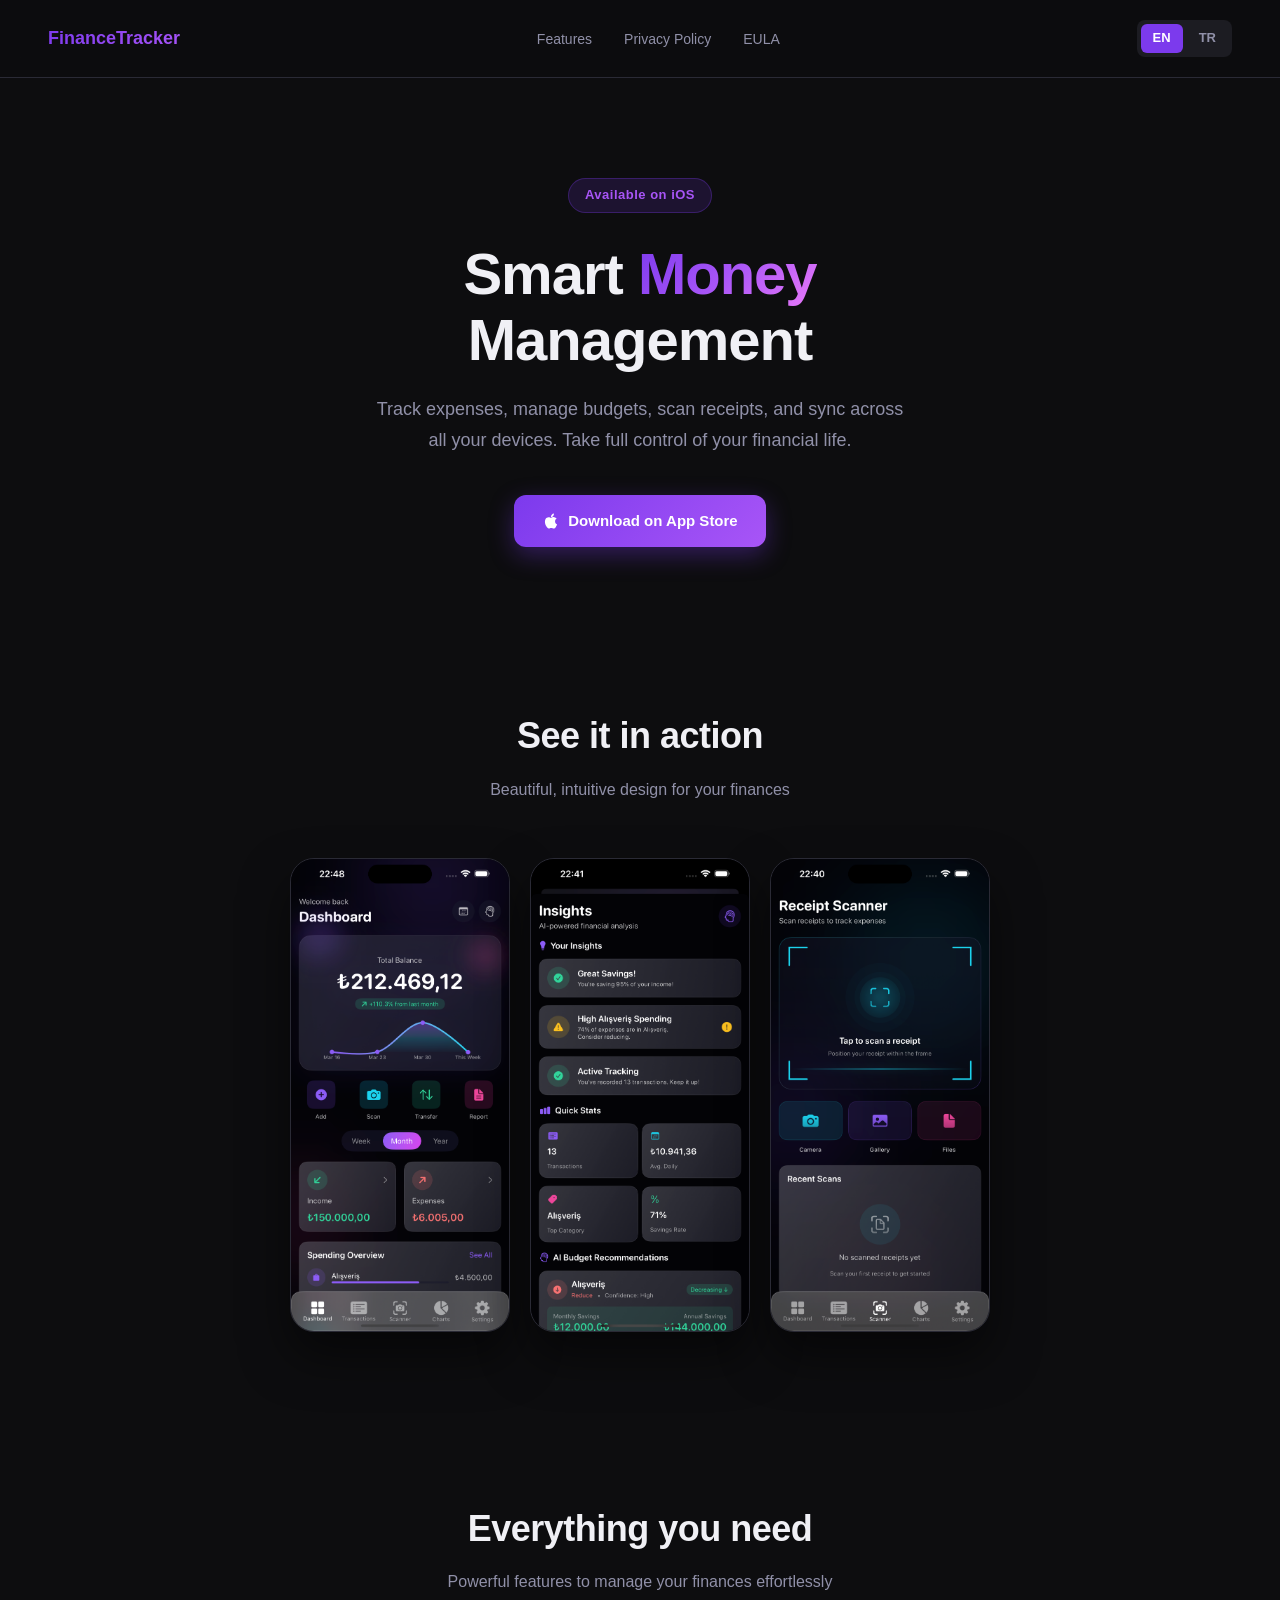
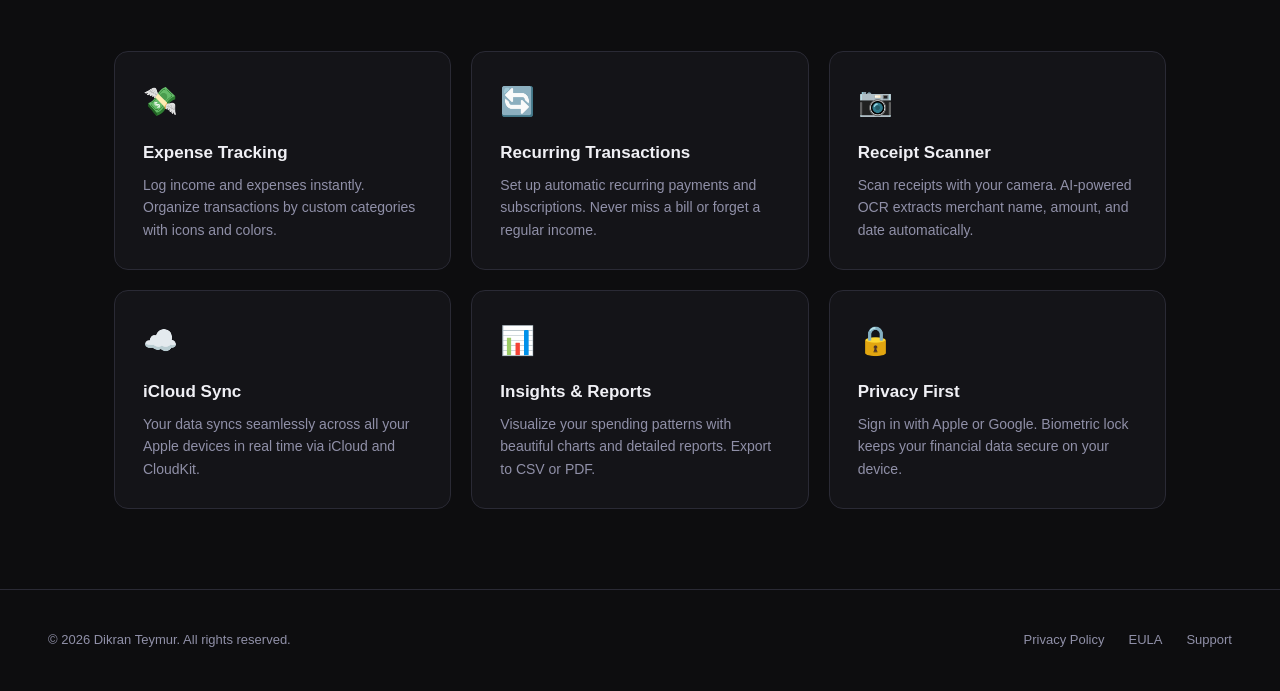
==== en/index.html @ b3244af1 "fix image src" ====
<!DOCTYPE html>
<html lang="en">
<head>
  <meta charset="UTF-8" />
  <meta name="viewport" content="width=device-width, initial-scale=1.0" />
  <title>FinanceTracker – Smart Money Management</title>
  <meta name="description" content="Track your expenses, manage budgets, and take control of your financial life with FinanceTracker." />
  <link rel="stylesheet" href="../styles.css" />
</head>
<body>

<nav>
  <a href="index.html" class="nav-logo">FinanceTracker</a>
  <ul class="nav-links">
    <li><a href="#features">Features</a></li>
    <li><a href="privacy-policy.html">Privacy Policy</a></li>
    <li><a href="eula.html">EULA</a></li>
  </ul>
  <div class="lang-toggle">
    <a href="../en/index.html" class="lang-btn active">EN</a>
    <a href="../tr/index.html" class="lang-btn">TR</a>
  </div>
</nav>

<section class="hero">
  <div class="hero-badge">Available on iOS</div>
  <h1>Smart <span>Money</span><br>Management</h1>
  <p>Track expenses, manage budgets, scan receipts, and sync across all your devices. Take full control of your financial life.</p>
  <div class="hero-actions">
    <a href="#" class="btn-primary">
      <svg width="18" height="18" viewBox="0 0 24 24" fill="currentColor"><path d="M18.71 19.5c-.83 1.24-1.71 2.45-3.05 2.47-1.34.03-1.77-.79-3.29-.79-1.53 0-2 .77-3.27.82-1.31.05-2.3-1.32-3.14-2.53C4.25 17 2.94 12.45 4.7 9.39c.87-1.52 2.43-2.48 4.12-2.51 1.28-.02 2.5.87 3.29.87.78 0 2.26-1.07 3.8-.91.65.03 2.47.26 3.64 1.98-.09.06-2.17 1.28-2.15 3.81.03 3.02 2.65 4.03 2.68 4.04-.03.07-.42 1.44-1.38 2.83M13 3.5c.73-.83 1.94-1.46 2.94-1.5.13 1.17-.34 2.35-1.04 3.19-.69.85-1.83 1.51-2.95 1.42-.15-1.15.41-2.35 1.05-3.11z"/></svg>
      Download on App Store
    </a>
  </div>
</section>

<section class="screenshots">
  <h2 class="section-title">See it in action</h2>
  <p class="section-sub">Beautiful, intuitive design for your finances</p>
  <div class="screenshots-scroll">
    <div class="screenshot-item">
      <img src="../images/screenshot1.png" alt="Dashboard" />
    </div>
    <div class="screenshot-item">
      <img src="../images/screenshot2.png" alt="Insights" />
    </div>
    <div class="screenshot-item">
      <img src="../images/screenshot3.png" alt="Scanner" />
    </div>
  </div>
</section>

<section class="features" id="features">
  <h2 class="section-title">Everything you need</h2>
  <p class="section-sub">Powerful features to manage your finances effortlessly</p>
  <div class="features-grid">
    <div class="feature-card">
      <div class="feature-icon">💸</div>
      <h3>Expense Tracking</h3>
      <p>Log income and expenses instantly. Organize transactions by custom categories with icons and colors.</p>
    </div>
    <div class="feature-card">
      <div class="feature-icon">🔄</div>
      <h3>Recurring Transactions</h3>
      <p>Set up automatic recurring payments and subscriptions. Never miss a bill or forget a regular income.</p>
    </div>
    <div class="feature-card">
      <div class="feature-icon">📷</div>
      <h3>Receipt Scanner</h3>
      <p>Scan receipts with your camera. AI-powered OCR extracts merchant name, amount, and date automatically.</p>
    </div>
    <div class="feature-card">
      <div class="feature-icon">☁️</div>
      <h3>iCloud Sync</h3>
      <p>Your data syncs seamlessly across all your Apple devices in real time via iCloud and CloudKit.</p>
    </div>
    <div class="feature-card">
      <div class="feature-icon">📊</div>
      <h3>Insights & Reports</h3>
      <p>Visualize your spending patterns with beautiful charts and detailed reports. Export to CSV or PDF.</p>
    </div>
    <div class="feature-card">
      <div class="feature-icon">🔒</div>
      <h3>Privacy First</h3>
      <p>Sign in with Apple or Google. Biometric lock keeps your financial data secure on your device.</p>
    </div>
  </div>
</section>

<footer>
  <p>© 2026 Dikran Teymur. All rights reserved.</p>
  <div class="footer-links">
    <a href="privacy-policy.html">Privacy Policy</a>
    <a href="eula.html">EULA</a>
    <a href="mailto:support@financetracker.app">Support</a>
  </div>
</footer>

</body>
</html>
---- styles.css ----
* {
  margin: 0;
  padding: 0;
  box-sizing: border-box;
}

:root {
  --bg: #0d0d0f;
  --bg2: #141418;
  --bg3: #1c1c22;
  --accent: #7c3aed;
  --accent2: #a855f7;
  --text: #f0f0f5;
  --text2: #9090a8;
  --border: #2a2a35;
  --radius: 14px;
}

body {
  background: var(--bg);
  color: var(--text);
  font-family: -apple-system, BlinkMacSystemFont, "SF Pro Display", "Segoe UI", sans-serif;
  line-height: 1.6;
  min-height: 100vh;
}

a {
  color: var(--accent2);
  text-decoration: none;
}
a:hover {
  text-decoration: underline;
}

/* NAV */
nav {
  display: flex;
  align-items: center;
  justify-content: space-between;
  padding: 20px 48px;
  border-bottom: 1px solid var(--border);
  position: sticky;
  top: 0;
  background: rgba(13,13,15,0.85);
  backdrop-filter: blur(12px);
  z-index: 100;
}

.nav-logo {
  font-size: 18px;
  font-weight: 700;
  background: linear-gradient(135deg, var(--accent), var(--accent2));
  -webkit-background-clip: text;
  -webkit-text-fill-color: transparent;
}

.nav-links {
  display: flex;
  gap: 32px;
  list-style: none;
}

.nav-links a {
  color: var(--text2);
  font-size: 14px;
  font-weight: 500;
  transition: color 0.2s;
}
.nav-links a:hover {
  color: var(--text);
  text-decoration: none;
}

/* LANG TOGGLE */
.lang-toggle {
  display: flex;
  gap: 4px;
  background: var(--bg3);
  border-radius: 8px;
  padding: 4px;
}

.lang-btn {
  border: none;
  background: transparent;
  color: var(--text2);
  font-size: 13px;
  font-weight: 600;
  padding: 4px 12px;
  border-radius: 6px;
  cursor: pointer;
  transition: all 0.2s;
}
.lang-btn.active {
  background: var(--accent);
  color: #fff;
}

/* HERO */
.hero {
  text-align: center;
  padding: 100px 24px 80px;
  max-width: 760px;
  margin: 0 auto;
}

.hero-badge {
  display: inline-block;
  background: rgba(124,58,237,0.15);
  border: 1px solid rgba(124,58,237,0.3);
  color: var(--accent2);
  font-size: 13px;
  font-weight: 600;
  padding: 6px 16px;
  border-radius: 100px;
  margin-bottom: 28px;
  letter-spacing: 0.5px;
}

.hero h1 {
  font-size: clamp(36px, 6vw, 58px);
  font-weight: 800;
  line-height: 1.15;
  margin-bottom: 20px;
  letter-spacing: -1px;
}

.hero h1 span {
  background: linear-gradient(135deg, var(--accent), var(--accent2), #e879f9);
  -webkit-background-clip: text;
  -webkit-text-fill-color: transparent;
}

.hero p {
  font-size: 18px;
  color: var(--text2);
  max-width: 540px;
  margin: 0 auto 40px;
  line-height: 1.7;
}

.hero-actions {
  display: flex;
  gap: 16px;
  justify-content: center;
  flex-wrap: wrap;
}

.btn-primary {
  display: inline-flex;
  align-items: center;
  gap: 8px;
  background: linear-gradient(135deg, var(--accent), var(--accent2));
  color: #fff;
  padding: 14px 28px;
  border-radius: 12px;
  font-weight: 600;
  font-size: 15px;
  transition: opacity 0.2s, transform 0.2s;
  box-shadow: 0 8px 24px rgba(124,58,237,0.35);
}
.btn-primary:hover {
  opacity: 0.9;
  transform: translateY(-1px);
  text-decoration: none;
}

.btn-secondary {
  display: inline-flex;
  align-items: center;
  gap: 8px;
  background: var(--bg3);
  color: var(--text);
  padding: 14px 28px;
  border-radius: 12px;
  font-weight: 600;
  font-size: 15px;
  border: 1px solid var(--border);
  transition: background 0.2s, transform 0.2s;
}
.btn-secondary:hover {
  background: var(--bg2);
  transform: translateY(-1px);
  text-decoration: none;
}

/* FEATURES */
.features {
  padding: 80px 24px;
  max-width: 1100px;
  margin: 0 auto;
}

.section-title {
  text-align: center;
  font-size: clamp(24px, 4vw, 36px);
  font-weight: 700;
  margin-bottom: 12px;
  letter-spacing: -0.5px;
}

.section-sub {
  text-align: center;
  color: var(--text2);
  font-size: 16px;
  margin-bottom: 56px;
}

.features-grid {
  display: grid;
  grid-template-columns: repeat(auto-fit, minmax(280px, 1fr));
  gap: 20px;
}

.feature-card {
  background: var(--bg2);
  border: 1px solid var(--border);
  border-radius: var(--radius);
  padding: 28px;
  transition: border-color 0.2s, transform 0.2s;
}
.feature-card:hover {
  border-color: rgba(124,58,237,0.4);
  transform: translateY(-2px);
}

.feature-icon {
  font-size: 28px;
  margin-bottom: 14px;
}

.feature-card h3 {
  font-size: 17px;
  font-weight: 600;
  margin-bottom: 8px;
}

.feature-card p {
  color: var(--text2);
  font-size: 14px;
  line-height: 1.6;
}

/* LEGAL PAGE */
.legal-container {
  max-width: 800px;
  margin: 0 auto;
  padding: 60px 24px 100px;
}

.legal-header {
  margin-bottom: 48px;
}

.legal-header h1 {
  font-size: clamp(28px, 4vw, 40px);
  font-weight: 800;
  margin-bottom: 10px;
  letter-spacing: -0.5px;
}

.legal-header .updated {
  color: var(--text2);
  font-size: 14px;
}

.legal-content {
  display: none;
}
.legal-content.active {
  display: block;
}

.legal-content h2 {
  font-size: 20px;
  font-weight: 700;
  margin: 40px 0 12px;
  color: var(--text);
}

.legal-content h2:first-child {
  margin-top: 0;
}

.legal-content p {
  color: var(--text2);
  font-size: 15px;
  line-height: 1.8;
  margin-bottom: 14px;
}

.legal-content ul {
  color: var(--text2);
  font-size: 15px;
  line-height: 1.8;
  padding-left: 20px;
  margin-bottom: 14px;
}

.legal-content ul li {
  margin-bottom: 6px;
}

.legal-content strong {
  color: var(--text);
}

.legal-content a {
  color: var(--accent2);
}

/* SCREENSHOTS */
.screenshots {
  padding: 80px 24px;
  max-width: 1100px;
  margin: 0 auto;
  overflow: hidden;
}

.screenshots-scroll {
  display: flex;
  gap: 20px;
  justify-content: center;
  flex-wrap: wrap;
}

.screenshot-item {
  flex: 0 0 auto;
  width: 220px;
}

.screenshot-item img {
  width: 100%;
  border-radius: 24px;
  border: 1px solid var(--border);
  box-shadow: 0 24px 48px rgba(0,0,0,0.5);
  transition: transform 0.3s, box-shadow 0.3s;
}

.screenshot-item img:hover {
  transform: translateY(-6px) scale(1.02);
  box-shadow: 0 32px 64px rgba(0,0,0,0.6);
}

/* FOOTER */
footer {
  border-top: 1px solid var(--border);
  padding: 40px 48px;
  display: flex;
  justify-content: space-between;
  align-items: center;
  flex-wrap: wrap;
  gap: 16px;
}

footer p {
  color: var(--text2);
  font-size: 13px;
}

.footer-links {
  display: flex;
  gap: 24px;
}

.footer-links a {
  color: var(--text2);
  font-size: 13px;
  transition: color 0.2s;
}
.footer-links a:hover {
  color: var(--text);
  text-decoration: none;
}

@media (max-width: 600px) {
  nav { padding: 16px 20px; }
  .nav-links { display: none; }
  footer { padding: 32px 20px; flex-direction: column; text-align: center; }
  .footer-links { justify-content: center; }
}
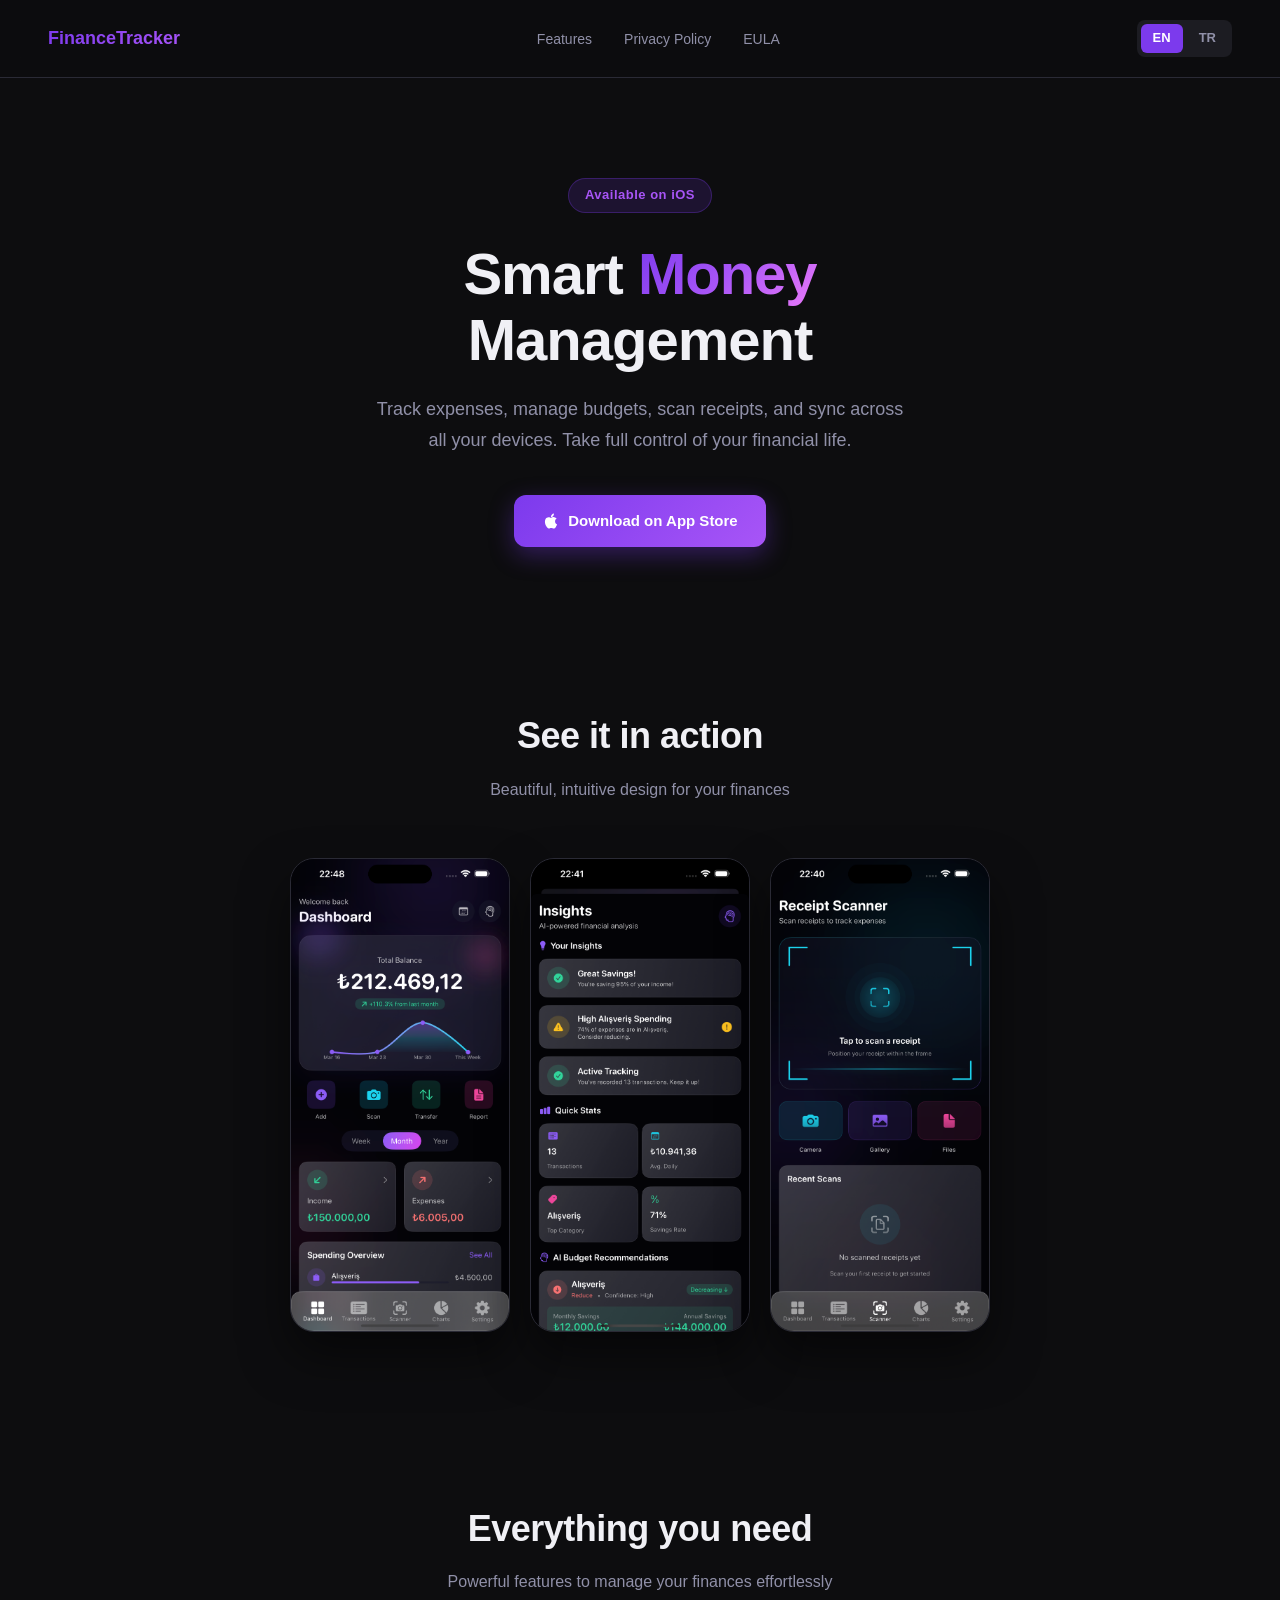
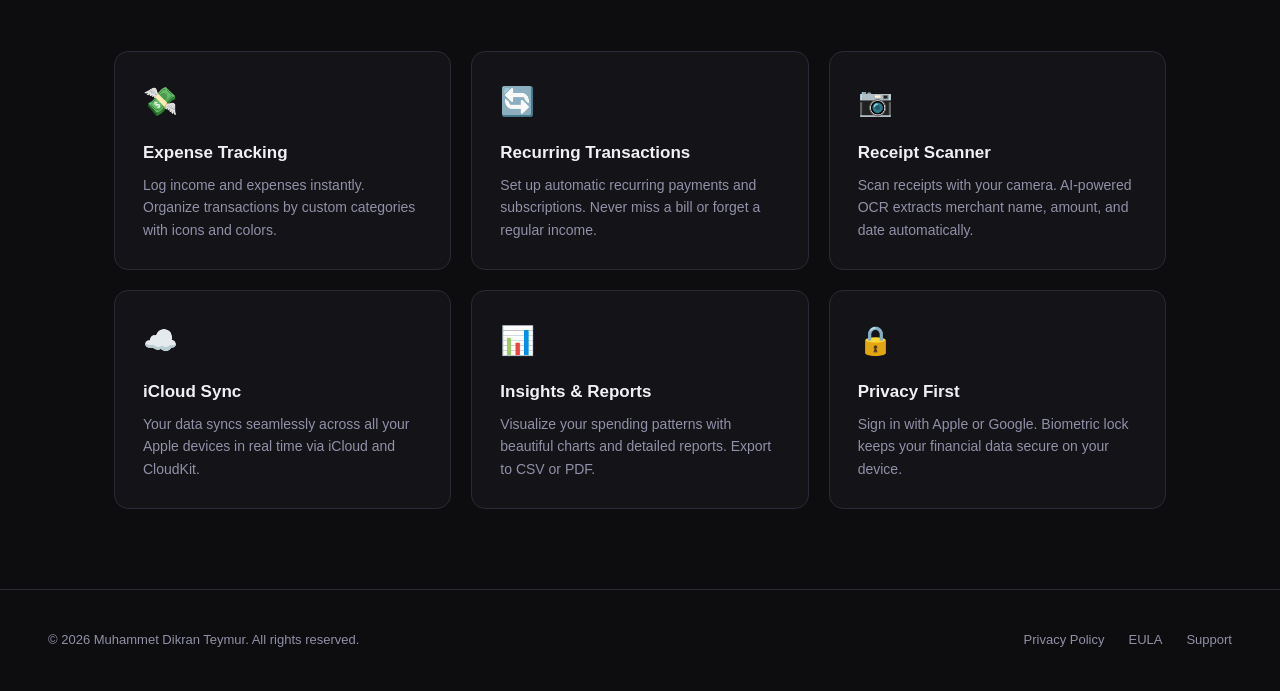
==== commit e79f56e6: "fix bugs" ====
--- a/en/index.html
+++ b/en/index.html
@@ -88,11 +88,11 @@
 </section>
 
 <footer>
-  <p>© 2026 Dikran Teymur. All rights reserved.</p>
+  <p>© 2026 Muhammet Dikran Teymur. All rights reserved.</p>
   <div class="footer-links">
     <a href="privacy-policy.html">Privacy Policy</a>
     <a href="eula.html">EULA</a>
-    <a href="mailto:support@financetracker.app">Support</a>
+    <a href="mailto:financetracker.ask.me@gmail.com">Support</a>
   </div>
 </footer>
 
--- a/styles.css
+++ b/styles.css
@@ -321,12 +321,22 @@
   display: flex;
   gap: 20px;
   justify-content: center;
-  flex-wrap: wrap;
+  flex-wrap: nowrap;
 }
 
 .screenshot-item {
-  flex: 0 0 auto;
+  flex: 0 0 220px;
   width: 220px;
+}
+
+@media (max-width: 720px) {
+  .screenshots-scroll {
+    flex-wrap: wrap;
+  }
+  .screenshot-item {
+    flex: 0 0 160px;
+    width: 160px;
+  }
 }
 
 .screenshot-item img {
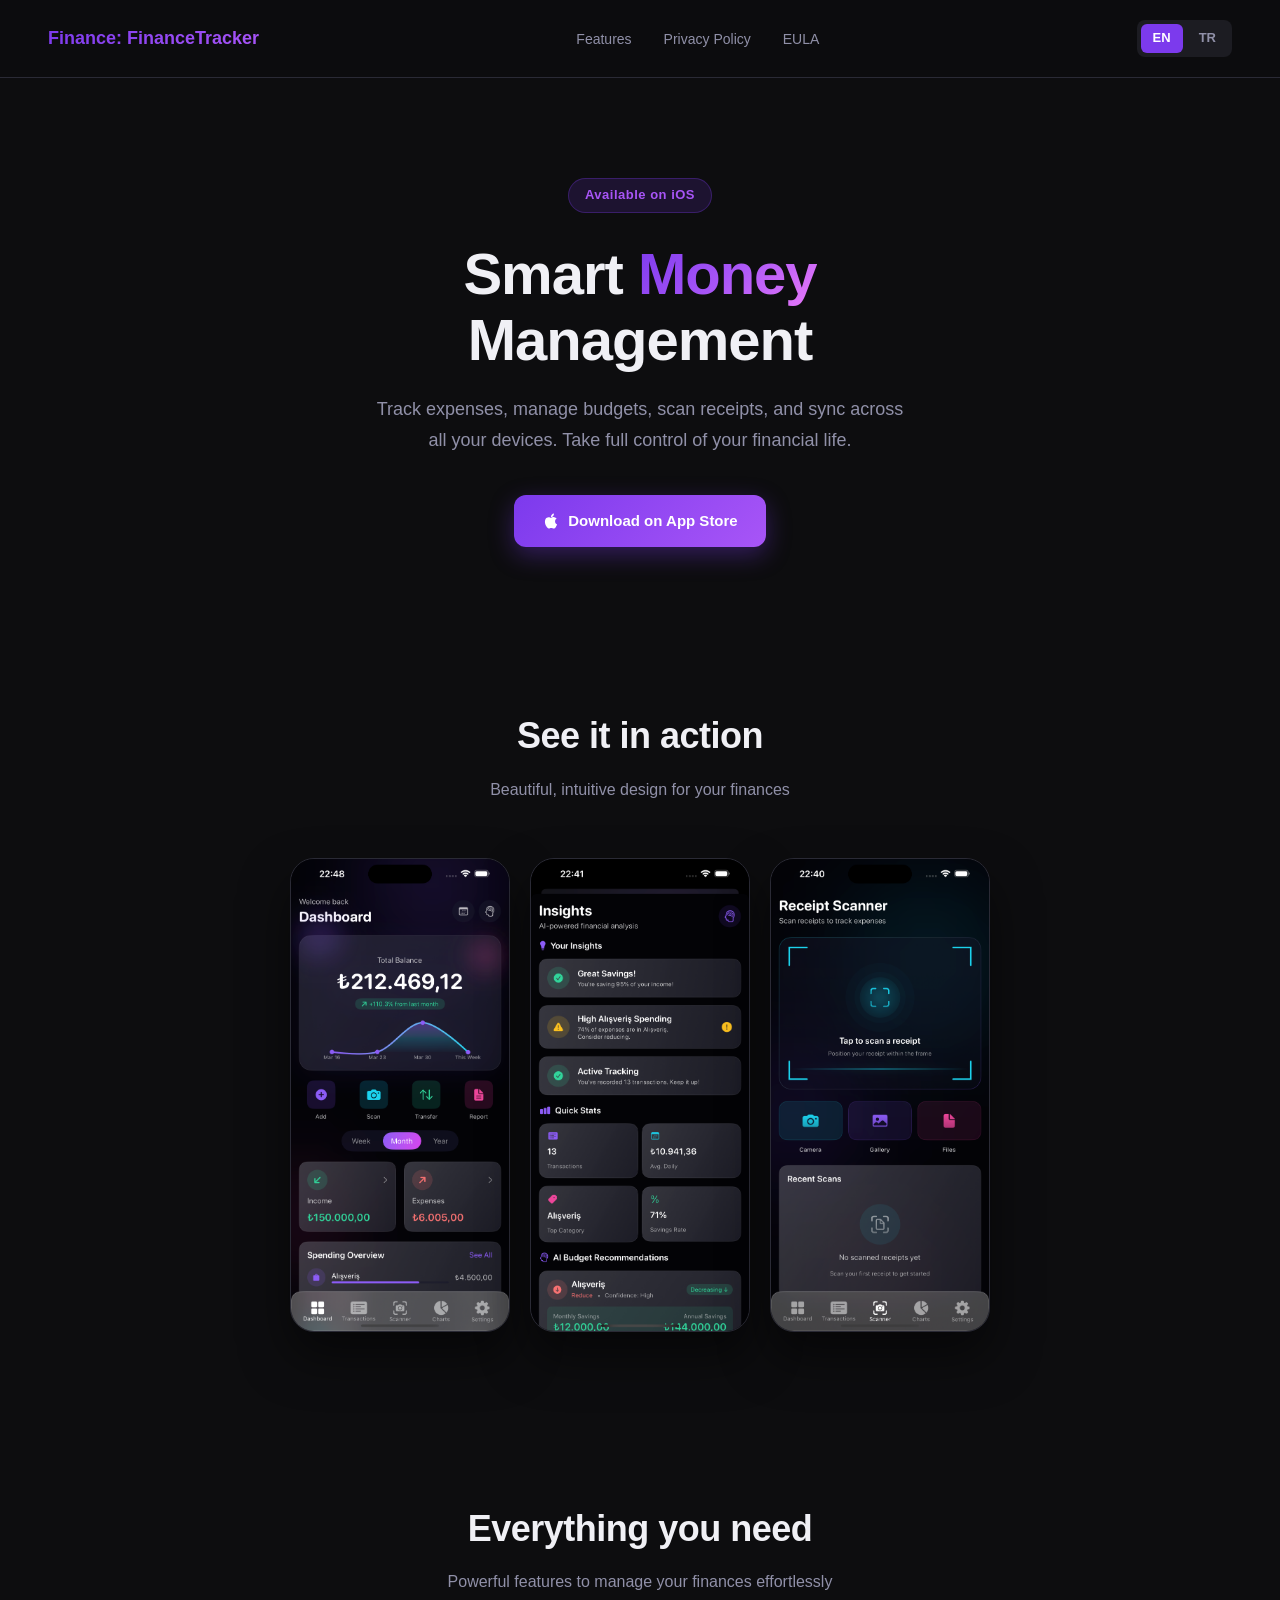
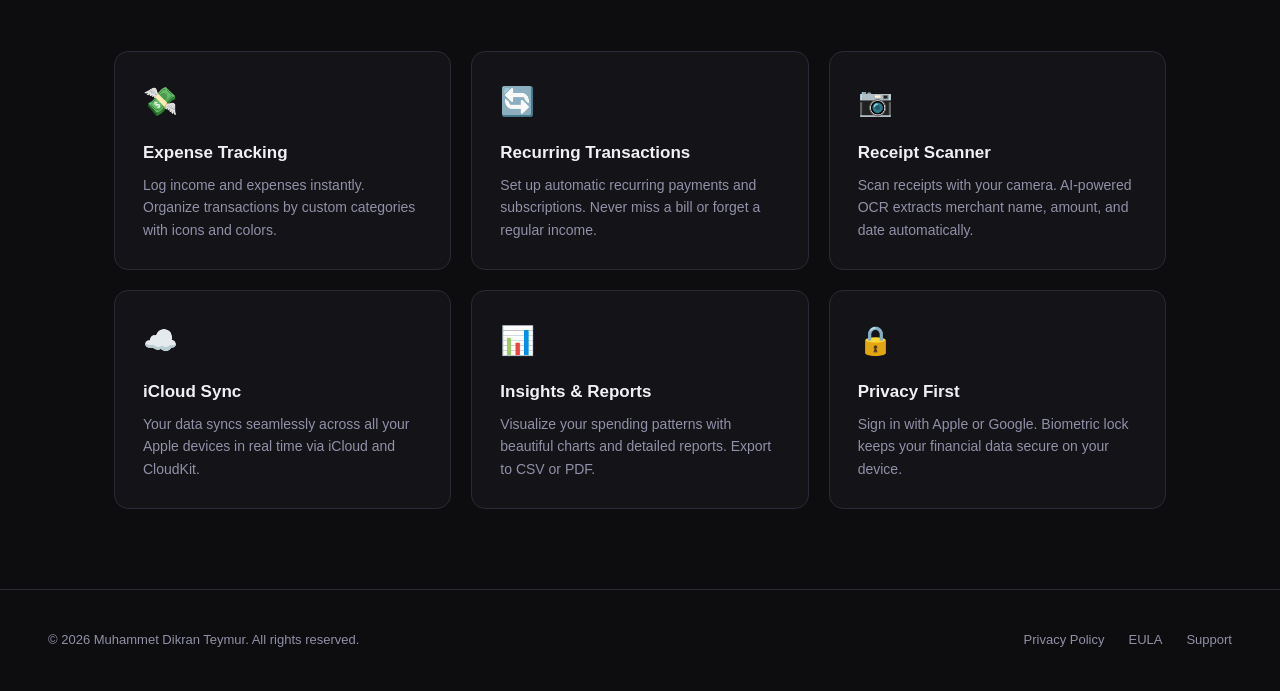
==== commit 2d7d687f: "fix aggrements app name" ====
--- a/en/index.html
+++ b/en/index.html
@@ -3,14 +3,14 @@
 <head>
   <meta charset="UTF-8" />
   <meta name="viewport" content="width=device-width, initial-scale=1.0" />
-  <title>FinanceTracker – Smart Money Management</title>
-  <meta name="description" content="Track your expenses, manage budgets, and take control of your financial life with FinanceTracker." />
+  <title>Finance: FinanceTracker – Smart Money Management</title>
+  <meta name="description" content="Track your expenses, manage budgets, and take control of your financial life with Finance: FinanceTracker." />
   <link rel="stylesheet" href="../styles.css" />
 </head>
 <body>
 
 <nav>
-  <a href="index.html" class="nav-logo">FinanceTracker</a>
+  <a href="index.html" class="nav-logo">Finance: FinanceTracker</a>
   <ul class="nav-links">
     <li><a href="#features">Features</a></li>
     <li><a href="privacy-policy.html">Privacy Policy</a></li>
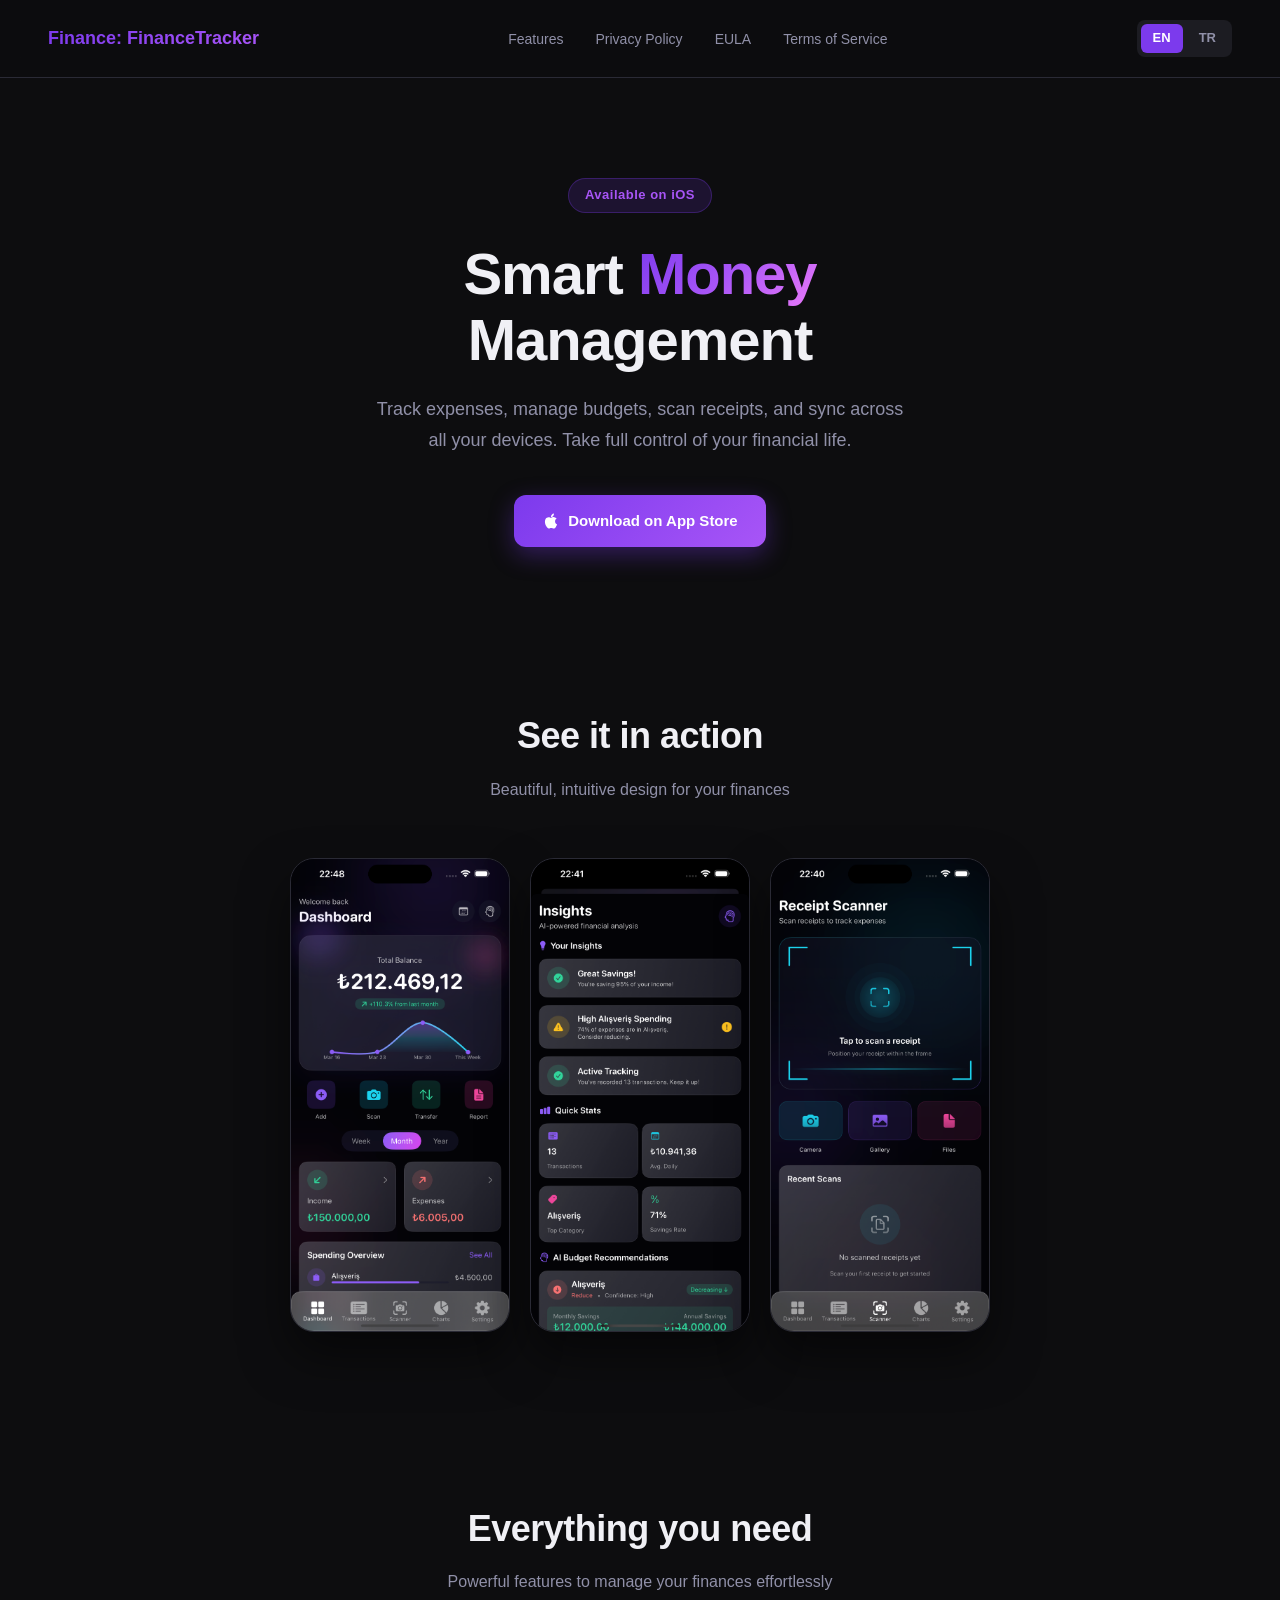
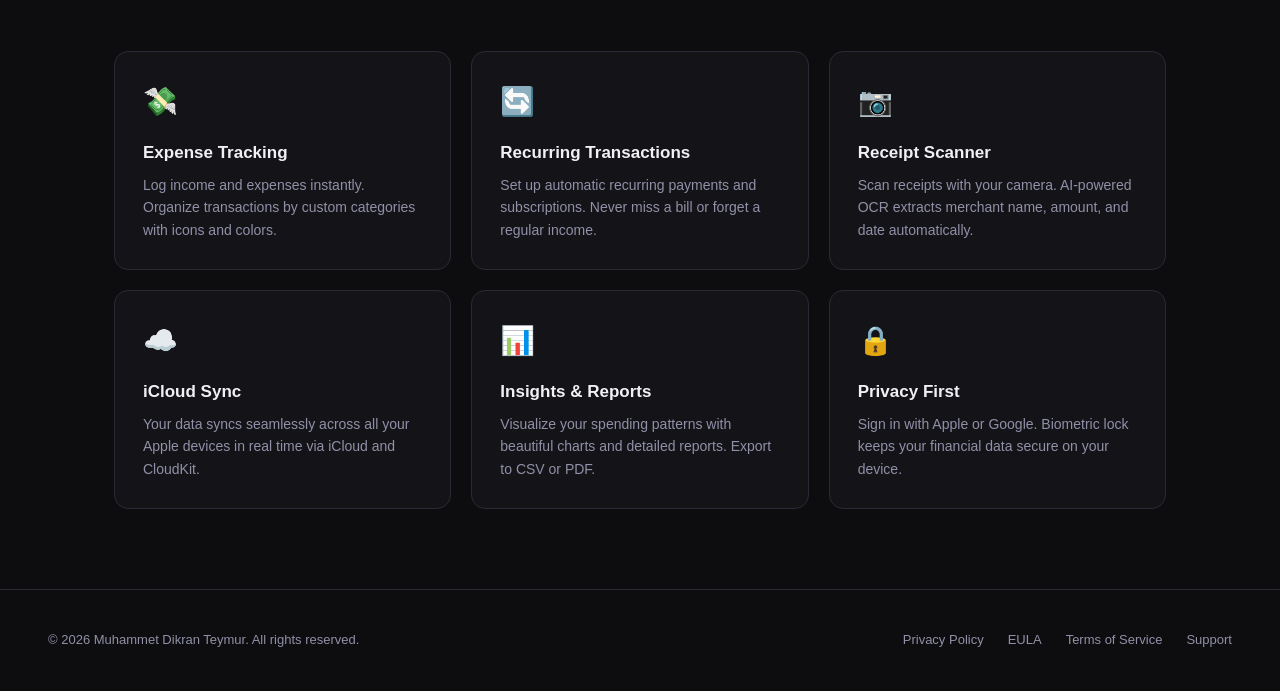
==== commit a5e0ffc3: "add terms-of-service files" ====
--- a/en/index.html
+++ b/en/index.html
@@ -15,6 +15,7 @@
     <li><a href="#features">Features</a></li>
     <li><a href="privacy-policy.html">Privacy Policy</a></li>
     <li><a href="eula.html">EULA</a></li>
+     <li><a href="terms-of-service.html">Terms of Service</a></li>
   </ul>
   <div class="lang-toggle">
     <a href="../en/index.html" class="lang-btn active">EN</a>
@@ -92,6 +93,7 @@
   <div class="footer-links">
     <a href="privacy-policy.html">Privacy Policy</a>
     <a href="eula.html">EULA</a>
+    <a href="terms-of-service.html">Terms of Service</a>
     <a href="mailto:financetracker.ask.me@gmail.com">Support</a>
   </div>
 </footer>
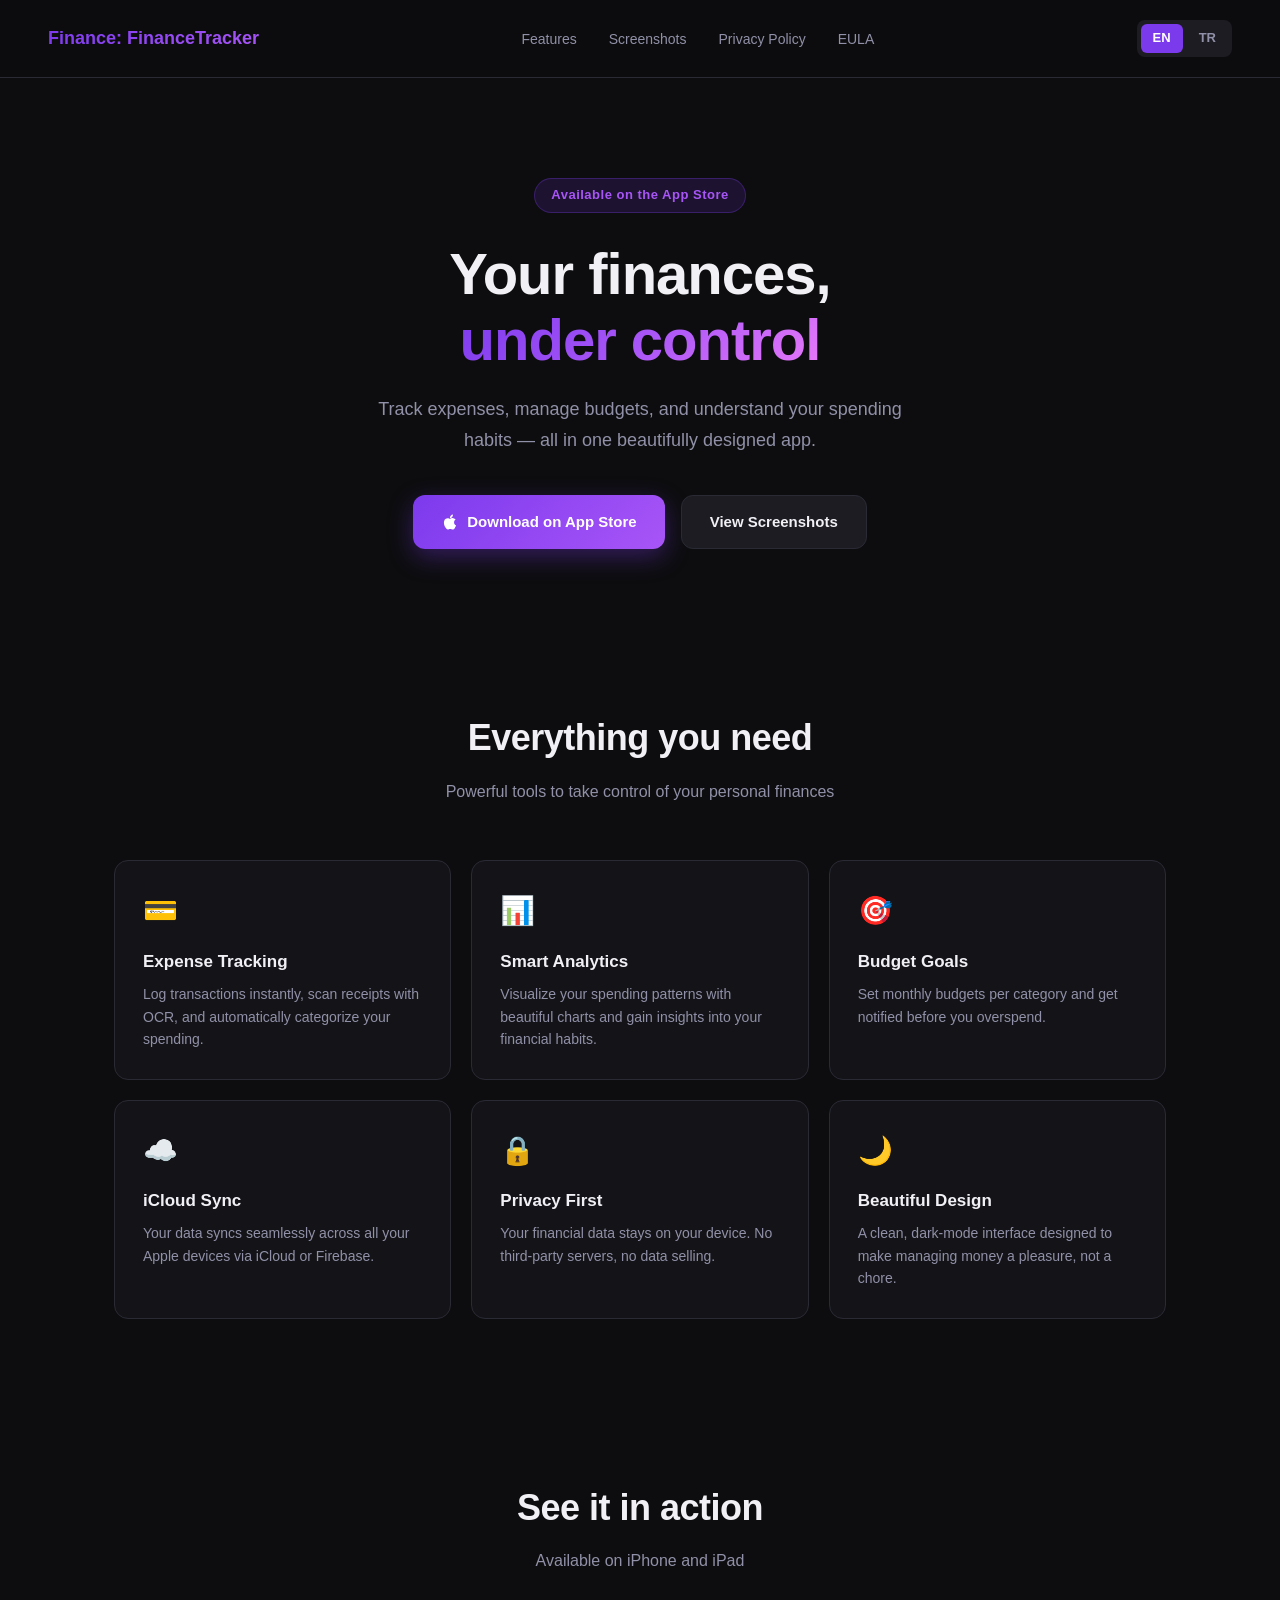
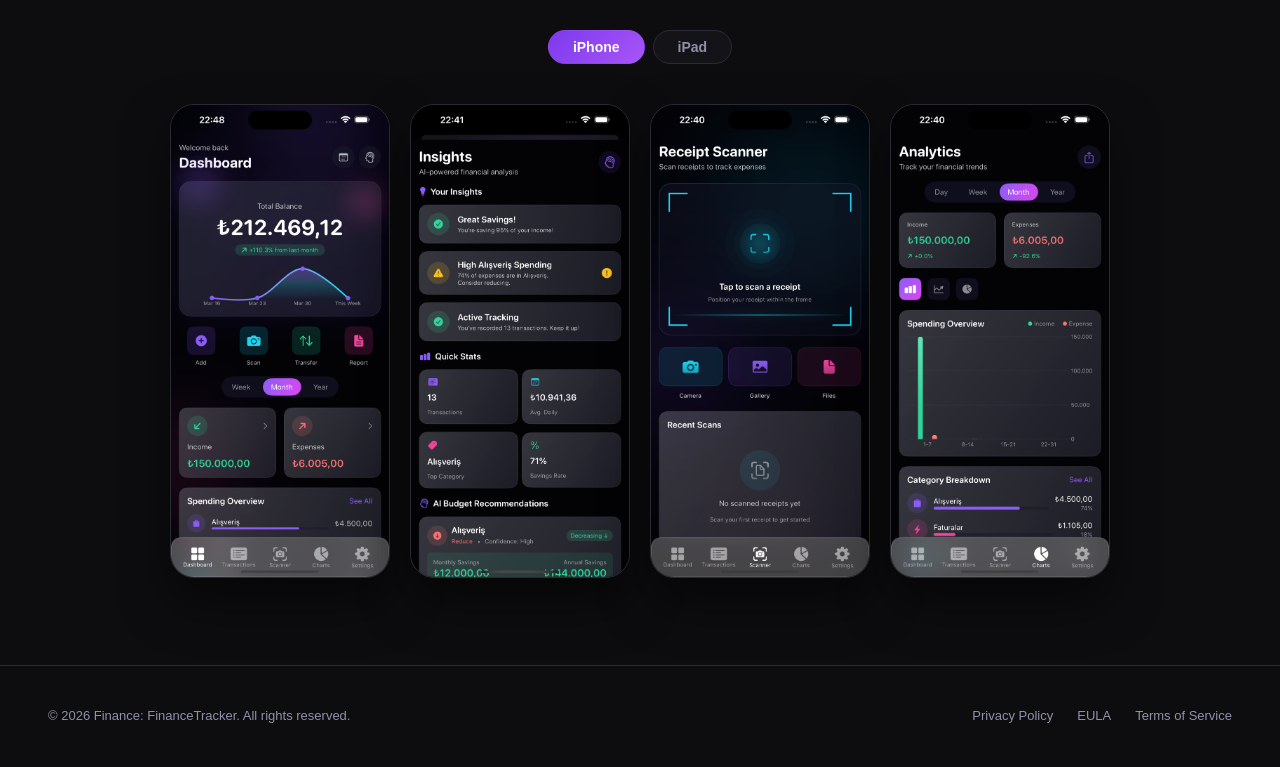
==== commit a6b0c9ff: "add images for ipad" ====
--- a/en/index.html
+++ b/en/index.html
@@ -3,9 +3,59 @@
 <head>
   <meta charset="UTF-8" />
   <meta name="viewport" content="width=device-width, initial-scale=1.0" />
-  <title>Finance: FinanceTracker – Smart Money Management</title>
-  <meta name="description" content="Track your expenses, manage budgets, and take control of your financial life with Finance: FinanceTracker." />
+  <title>Finance: FinanceTracker – Smart Personal Finance</title>
   <link rel="stylesheet" href="../styles.css" />
+  <style>
+    /* SCREENSHOT TABS */
+    .screenshots-tabs {
+      display: flex;
+      gap: 8px;
+      justify-content: center;
+      margin-bottom: 40px;
+    }
+    .tab-btn {
+      border: 1px solid var(--border);
+      background: var(--bg2);
+      color: var(--text2);
+      font-size: 14px;
+      font-weight: 600;
+      padding: 8px 24px;
+      border-radius: 100px;
+      cursor: pointer;
+      transition: all 0.2s;
+    }
+    .tab-btn.active {
+      background: linear-gradient(135deg, var(--accent), var(--accent2));
+      border-color: transparent;
+      color: #fff;
+    }
+    .screenshots-panel {
+      display: none;
+    }
+    .screenshots-panel.active {
+      display: flex;
+      gap: 20px;
+      justify-content: center;
+      flex-wrap: nowrap;
+    }
+    .ipad-panel .screenshot-item {
+      flex: 0 0 300px;
+      width: 300px;
+    }
+    @media (max-width: 720px) {
+      .screenshots-panel.active {
+        flex-wrap: wrap;
+      }
+      .screenshot-item {
+        flex: 0 0 160px !important;
+        width: 160px !important;
+      }
+      .ipad-panel .screenshot-item {
+        flex: 0 0 240px !important;
+        width: 240px !important;
+      }
+    }
+  </style>
 </head>
 <body>
 
@@ -13,9 +63,9 @@
   <a href="index.html" class="nav-logo">Finance: FinanceTracker</a>
   <ul class="nav-links">
     <li><a href="#features">Features</a></li>
+    <li><a href="#screenshots">Screenshots</a></li>
     <li><a href="privacy-policy.html">Privacy Policy</a></li>
     <li><a href="eula.html">EULA</a></li>
-     <li><a href="terms-of-service.html">Terms of Service</a></li>
   </ul>
   <div class="lang-toggle">
     <a href="../en/index.html" class="lang-btn active">EN</a>
@@ -24,79 +74,114 @@
 </nav>
 
 <section class="hero">
-  <div class="hero-badge">Available on iOS</div>
-  <h1>Smart <span>Money</span><br>Management</h1>
-  <p>Track expenses, manage budgets, scan receipts, and sync across all your devices. Take full control of your financial life.</p>
+  <div class="hero-badge">Available on the App Store</div>
+  <h1>Your finances,<br /><span>under control</span></h1>
+  <p>Track expenses, manage budgets, and understand your spending habits — all in one beautifully designed app.</p>
   <div class="hero-actions">
     <a href="#" class="btn-primary">
       <svg width="18" height="18" viewBox="0 0 24 24" fill="currentColor"><path d="M18.71 19.5c-.83 1.24-1.71 2.45-3.05 2.47-1.34.03-1.77-.79-3.29-.79-1.53 0-2 .77-3.27.82-1.31.05-2.3-1.32-3.14-2.53C4.25 17 2.94 12.45 4.7 9.39c.87-1.52 2.43-2.48 4.12-2.51 1.28-.02 2.5.87 3.29.87.78 0 2.26-1.07 3.8-.91.65.03 2.47.26 3.64 1.98-.09.06-2.17 1.28-2.15 3.81.03 3.02 2.65 4.03 2.68 4.04-.03.07-.42 1.44-1.38 2.83M13 3.5c.73-.83 1.94-1.46 2.94-1.5.13 1.17-.34 2.35-1.04 3.19-.69.85-1.83 1.51-2.95 1.42-.15-1.15.41-2.35 1.05-3.11z"/></svg>
       Download on App Store
     </a>
-  </div>
-</section>
-
-<section class="screenshots">
-  <h2 class="section-title">See it in action</h2>
-  <p class="section-sub">Beautiful, intuitive design for your finances</p>
-  <div class="screenshots-scroll">
-    <div class="screenshot-item">
-      <img src="../images/screenshot1.png" alt="Dashboard" />
-    </div>
-    <div class="screenshot-item">
-      <img src="../images/screenshot2.png" alt="Insights" />
-    </div>
-    <div class="screenshot-item">
-      <img src="../images/screenshot3.png" alt="Scanner" />
-    </div>
+    <a href="#screenshots" class="btn-secondary">
+      View Screenshots
+    </a>
   </div>
 </section>
 
 <section class="features" id="features">
   <h2 class="section-title">Everything you need</h2>
-  <p class="section-sub">Powerful features to manage your finances effortlessly</p>
+  <p class="section-sub">Powerful tools to take control of your personal finances</p>
   <div class="features-grid">
     <div class="feature-card">
-      <div class="feature-icon">💸</div>
+      <div class="feature-icon">💳</div>
       <h3>Expense Tracking</h3>
-      <p>Log income and expenses instantly. Organize transactions by custom categories with icons and colors.</p>
+      <p>Log transactions instantly, scan receipts with OCR, and automatically categorize your spending.</p>
     </div>
     <div class="feature-card">
-      <div class="feature-icon">🔄</div>
-      <h3>Recurring Transactions</h3>
-      <p>Set up automatic recurring payments and subscriptions. Never miss a bill or forget a regular income.</p>
+      <div class="feature-icon">📊</div>
+      <h3>Smart Analytics</h3>
+      <p>Visualize your spending patterns with beautiful charts and gain insights into your financial habits.</p>
     </div>
     <div class="feature-card">
-      <div class="feature-icon">📷</div>
-      <h3>Receipt Scanner</h3>
-      <p>Scan receipts with your camera. AI-powered OCR extracts merchant name, amount, and date automatically.</p>
+      <div class="feature-icon">🎯</div>
+      <h3>Budget Goals</h3>
+      <p>Set monthly budgets per category and get notified before you overspend.</p>
     </div>
     <div class="feature-card">
       <div class="feature-icon">☁️</div>
       <h3>iCloud Sync</h3>
-      <p>Your data syncs seamlessly across all your Apple devices in real time via iCloud and CloudKit.</p>
-    </div>
-    <div class="feature-card">
-      <div class="feature-icon">📊</div>
-      <h3>Insights & Reports</h3>
-      <p>Visualize your spending patterns with beautiful charts and detailed reports. Export to CSV or PDF.</p>
+      <p>Your data syncs seamlessly across all your Apple devices via iCloud or Firebase.</p>
     </div>
     <div class="feature-card">
       <div class="feature-icon">🔒</div>
       <h3>Privacy First</h3>
-      <p>Sign in with Apple or Google. Biometric lock keeps your financial data secure on your device.</p>
+      <p>Your financial data stays on your device. No third-party servers, no data selling.</p>
+    </div>
+    <div class="feature-card">
+      <div class="feature-icon">🌙</div>
+      <h3>Beautiful Design</h3>
+      <p>A clean, dark-mode interface designed to make managing money a pleasure, not a chore.</p>
+    </div>
+  </div>
+</section>
+
+<section class="screenshots" id="screenshots">
+  <h2 class="section-title">See it in action</h2>
+  <p class="section-sub">Available on iPhone and iPad</p>
+
+  <div class="screenshots-tabs">
+    <button class="tab-btn active" onclick="showTab('iphone', this)">iPhone</button>
+    <button class="tab-btn" onclick="showTab('ipad', this)">iPad</button>
+  </div>
+
+  <div class="screenshots-panel active" id="iphone-panel">
+    <div class="screenshot-item">
+      <img src="../images/iphone1.png" alt="Finance Tracker iPhone screenshot 1" />
+    </div>
+    <div class="screenshot-item">
+      <img src="../images/iphone2.png" alt="Finance Tracker iPhone screenshot 2" />
+    </div>
+    <div class="screenshot-item">
+      <img src="../images/iphone3.png" alt="Finance Tracker iPhone screenshot 3" />
+    </div>
+    <div class="screenshot-item">
+      <img src="../images/iphone4.png" alt="Finance Tracker iPhone screenshot 4" />
+    </div>
+  </div>
+
+  <div class="screenshots-panel ipad-panel" id="ipad-panel">
+    <div class="screenshot-item">
+      <img src="../images/ipad1.png" alt="Finance Tracker iPad screenshot 1" />
+    </div>
+    <div class="screenshot-item">
+      <img src="../images/ipad2.png" alt="Finance Tracker iPad screenshot 2" />
+    </div>
+    <div class="screenshot-item">
+      <img src="../images/ipad3.png" alt="Finance Tracker iPad screenshot 3" />
+    </div>
+    <div class="screenshot-item">
+      <img src="../images/ipad4.png" alt="Finance Tracker iPad screenshot 4" />
     </div>
   </div>
 </section>
 
 <footer>
-  <p>© 2026 Muhammet Dikran Teymur. All rights reserved.</p>
+  <p>© 2026 Finance: FinanceTracker. All rights reserved.</p>
   <div class="footer-links">
     <a href="privacy-policy.html">Privacy Policy</a>
     <a href="eula.html">EULA</a>
     <a href="terms-of-service.html">Terms of Service</a>
-    <a href="mailto:financetracker.ask.me@gmail.com">Support</a>
   </div>
 </footer>
 
+<script>
+  function showTab(tab, btn) {
+    document.querySelectorAll('.screenshots-panel').forEach(p => p.classList.remove('active'));
+    document.querySelectorAll('.tab-btn').forEach(b => b.classList.remove('active'));
+    document.getElementById(tab + '-panel').classList.add('active');
+    btn.classList.add('active');
+  }
+</script>
+
 </body>
 </html>
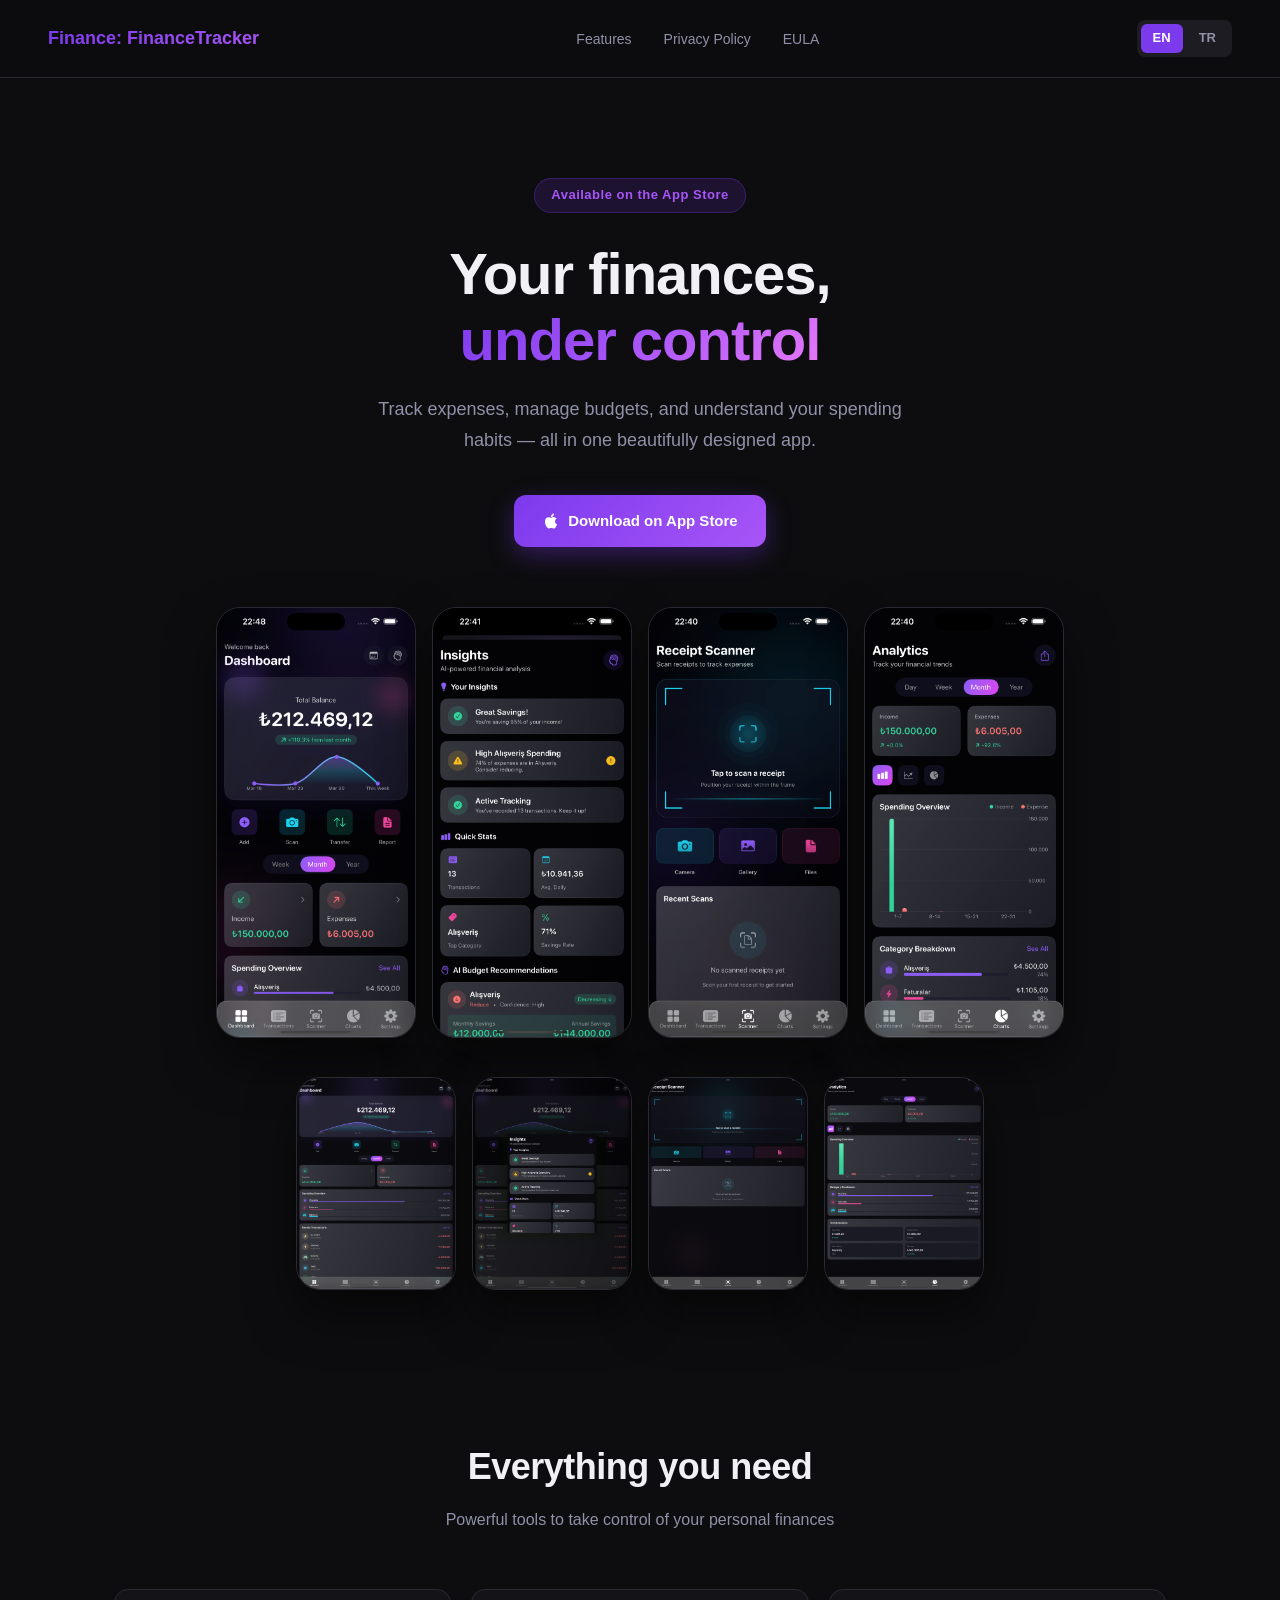
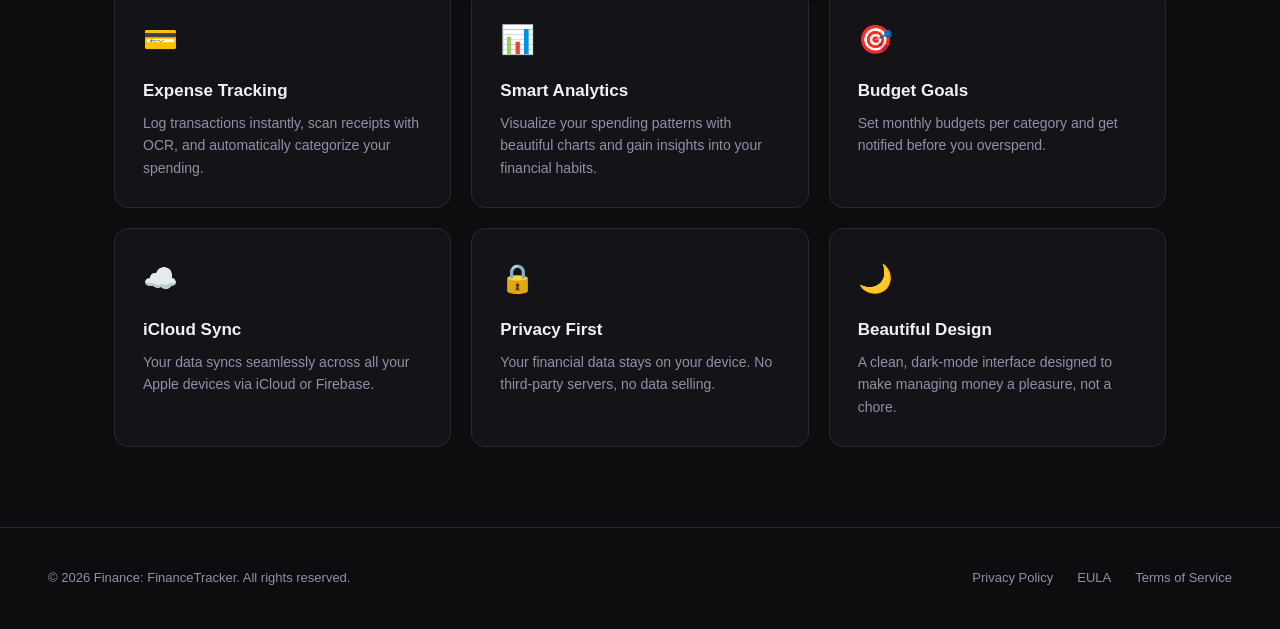
==== commit 5c43f9eb: "fix images" ====
--- a/en/index.html
+++ b/en/index.html
@@ -6,54 +6,39 @@
   <title>Finance: FinanceTracker – Smart Personal Finance</title>
   <link rel="stylesheet" href="../styles.css" />
   <style>
-    /* SCREENSHOT TABS */
-    .screenshots-tabs {
+    .hero {
+      max-width: 1100px;
+      padding-bottom: 60px;
+    }
+
+    .hero-screenshots {
+      margin-top: 60px;
       display: flex;
-      gap: 8px;
-      justify-content: center;
-      margin-bottom: 40px;
+      flex-direction: column;
+      gap: 32px;
     }
-    .tab-btn {
-      border: 1px solid var(--border);
-      background: var(--bg2);
-      color: var(--text2);
-      font-size: 14px;
-      font-weight: 600;
-      padding: 8px 24px;
-      border-radius: 100px;
-      cursor: pointer;
-      transition: all 0.2s;
-    }
-    .tab-btn.active {
-      background: linear-gradient(135deg, var(--accent), var(--accent2));
-      border-color: transparent;
-      color: #fff;
-    }
-    .screenshots-panel {
-      display: none;
-    }
-    .screenshots-panel.active {
+
+    .screenshots-row {
       display: flex;
-      gap: 20px;
+      gap: 16px;
       justify-content: center;
       flex-wrap: nowrap;
     }
-    .ipad-panel .screenshot-item {
-      flex: 0 0 300px;
-      width: 300px;
+
+    .screenshots-row .screenshot-item {
+      flex: 0 0 200px;
+      width: 200px;
     }
-    @media (max-width: 720px) {
-      .screenshots-panel.active {
-        flex-wrap: wrap;
-      }
-      .screenshot-item {
-        flex: 0 0 160px !important;
-        width: 160px !important;
-      }
-      .ipad-panel .screenshot-item {
-        flex: 0 0 240px !important;
-        width: 240px !important;
-      }
+
+    .screenshots-row.ipad-row .screenshot-item {
+      flex: 0 0 160px;
+      width: 160px;
+    }
+
+    @media (max-width: 900px) {
+      .screenshots-row { flex-wrap: wrap; }
+      .screenshots-row .screenshot-item { flex: 0 0 140px; width: 140px; }
+      .screenshots-row.ipad-row .screenshot-item { flex: 0 0 220px; width: 220px; }
     }
   </style>
 </head>
@@ -63,7 +48,6 @@
   <a href="index.html" class="nav-logo">Finance: FinanceTracker</a>
   <ul class="nav-links">
     <li><a href="#features">Features</a></li>
-    <li><a href="#screenshots">Screenshots</a></li>
     <li><a href="privacy-policy.html">Privacy Policy</a></li>
     <li><a href="eula.html">EULA</a></li>
   </ul>
@@ -82,9 +66,37 @@
       <svg width="18" height="18" viewBox="0 0 24 24" fill="currentColor"><path d="M18.71 19.5c-.83 1.24-1.71 2.45-3.05 2.47-1.34.03-1.77-.79-3.29-.79-1.53 0-2 .77-3.27.82-1.31.05-2.3-1.32-3.14-2.53C4.25 17 2.94 12.45 4.7 9.39c.87-1.52 2.43-2.48 4.12-2.51 1.28-.02 2.5.87 3.29.87.78 0 2.26-1.07 3.8-.91.65.03 2.47.26 3.64 1.98-.09.06-2.17 1.28-2.15 3.81.03 3.02 2.65 4.03 2.68 4.04-.03.07-.42 1.44-1.38 2.83M13 3.5c.73-.83 1.94-1.46 2.94-1.5.13 1.17-.34 2.35-1.04 3.19-.69.85-1.83 1.51-2.95 1.42-.15-1.15.41-2.35 1.05-3.11z"/></svg>
       Download on App Store
     </a>
-    <a href="#screenshots" class="btn-secondary">
-      View Screenshots
-    </a>
+  </div>
+
+  <div class="hero-screenshots">
+    <div class="screenshots-row">
+      <div class="screenshot-item">
+        <img src="../images/iphone1.png" alt="Finance Tracker iPhone screenshot 1" />
+      </div>
+      <div class="screenshot-item">
+        <img src="../images/iphone2.png" alt="Finance Tracker iPhone screenshot 2" />
+      </div>
+      <div class="screenshot-item">
+        <img src="../images/iphone3.png" alt="Finance Tracker iPhone screenshot 3" />
+      </div>
+      <div class="screenshot-item">
+        <img src="../images/iphone4.png" alt="Finance Tracker iPhone screenshot 4" />
+      </div>
+    </div>
+    <div class="screenshots-row ipad-row">
+      <div class="screenshot-item">
+        <img src="../images/ipad1.png" alt="Finance Tracker iPad screenshot 1" />
+      </div>
+      <div class="screenshot-item">
+        <img src="../images/ipad2.png" alt="Finance Tracker iPad screenshot 2" />
+      </div>
+      <div class="screenshot-item">
+        <img src="../images/ipad3.png" alt="Finance Tracker iPad screenshot 3" />
+      </div>
+      <div class="screenshot-item">
+        <img src="../images/ipad4.png" alt="Finance Tracker iPad screenshot 4" />
+      </div>
+    </div>
   </div>
 </section>
 
@@ -125,46 +137,6 @@
   </div>
 </section>
 
-<section class="screenshots" id="screenshots">
-  <h2 class="section-title">See it in action</h2>
-  <p class="section-sub">Available on iPhone and iPad</p>
-
-  <div class="screenshots-tabs">
-    <button class="tab-btn active" onclick="showTab('iphone', this)">iPhone</button>
-    <button class="tab-btn" onclick="showTab('ipad', this)">iPad</button>
-  </div>
-
-  <div class="screenshots-panel active" id="iphone-panel">
-    <div class="screenshot-item">
-      <img src="../images/iphone1.png" alt="Finance Tracker iPhone screenshot 1" />
-    </div>
-    <div class="screenshot-item">
-      <img src="../images/iphone2.png" alt="Finance Tracker iPhone screenshot 2" />
-    </div>
-    <div class="screenshot-item">
-      <img src="../images/iphone3.png" alt="Finance Tracker iPhone screenshot 3" />
-    </div>
-    <div class="screenshot-item">
-      <img src="../images/iphone4.png" alt="Finance Tracker iPhone screenshot 4" />
-    </div>
-  </div>
-
-  <div class="screenshots-panel ipad-panel" id="ipad-panel">
-    <div class="screenshot-item">
-      <img src="../images/ipad1.png" alt="Finance Tracker iPad screenshot 1" />
-    </div>
-    <div class="screenshot-item">
-      <img src="../images/ipad2.png" alt="Finance Tracker iPad screenshot 2" />
-    </div>
-    <div class="screenshot-item">
-      <img src="../images/ipad3.png" alt="Finance Tracker iPad screenshot 3" />
-    </div>
-    <div class="screenshot-item">
-      <img src="../images/ipad4.png" alt="Finance Tracker iPad screenshot 4" />
-    </div>
-  </div>
-</section>
-
 <footer>
   <p>© 2026 Finance: FinanceTracker. All rights reserved.</p>
   <div class="footer-links">
@@ -174,14 +146,5 @@
   </div>
 </footer>
 
-<script>
-  function showTab(tab, btn) {
-    document.querySelectorAll('.screenshots-panel').forEach(p => p.classList.remove('active'));
-    document.querySelectorAll('.tab-btn').forEach(b => b.classList.remove('active'));
-    document.getElementById(tab + '-panel').classList.add('active');
-    btn.classList.add('active');
-  }
-</script>
-
 </body>
 </html>
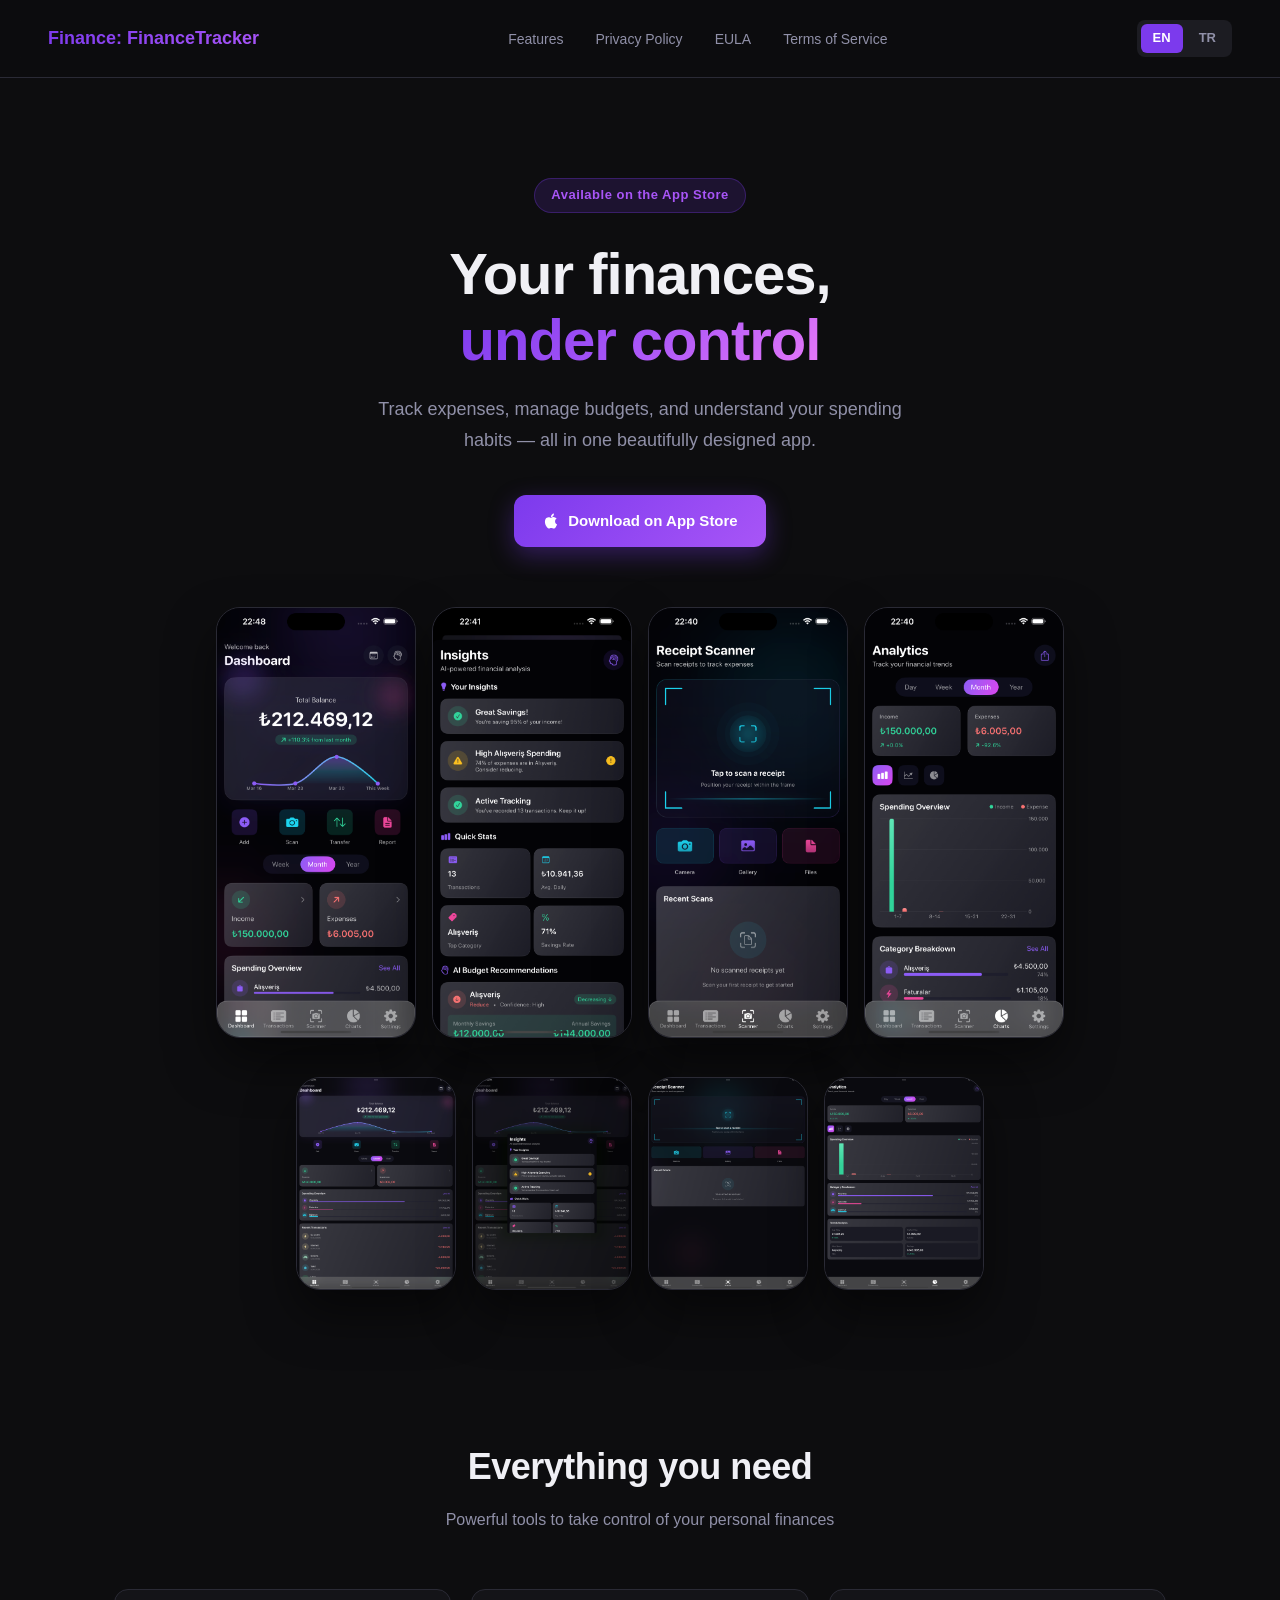
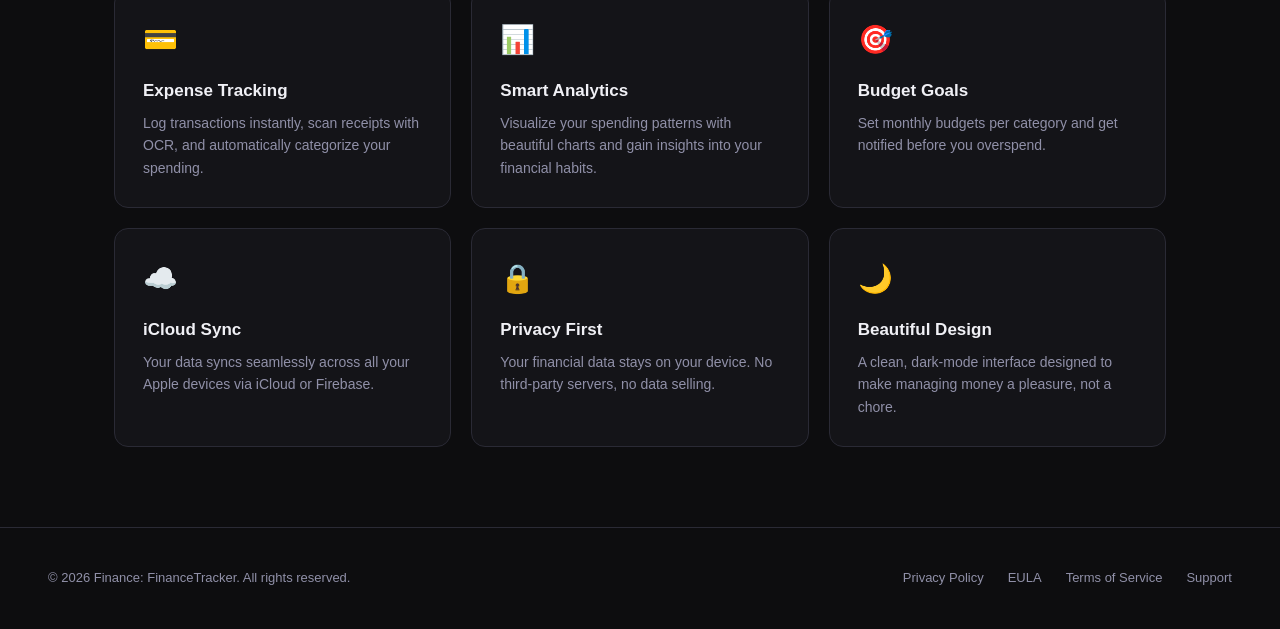
==== commit 3b71c957: "fix index for eng and tr" ====
--- a/en/index.html
+++ b/en/index.html
@@ -47,9 +47,10 @@
 <nav>
   <a href="index.html" class="nav-logo">Finance: FinanceTracker</a>
   <ul class="nav-links">
-    <li><a href="#features">Features</a></li>
+    <li><a href="index.html#features">Features</a></li>
     <li><a href="privacy-policy.html">Privacy Policy</a></li>
     <li><a href="eula.html">EULA</a></li>
+    <li><a href="terms-of-service.html">Terms of Service</a></li>
   </ul>
   <div class="lang-toggle">
     <a href="../en/index.html" class="lang-btn active">EN</a>
@@ -143,6 +144,7 @@
     <a href="privacy-policy.html">Privacy Policy</a>
     <a href="eula.html">EULA</a>
     <a href="terms-of-service.html">Terms of Service</a>
+    <a href="mailto:financetracker.ask.me@gmail.com">Support</a>
   </div>
 </footer>
 
